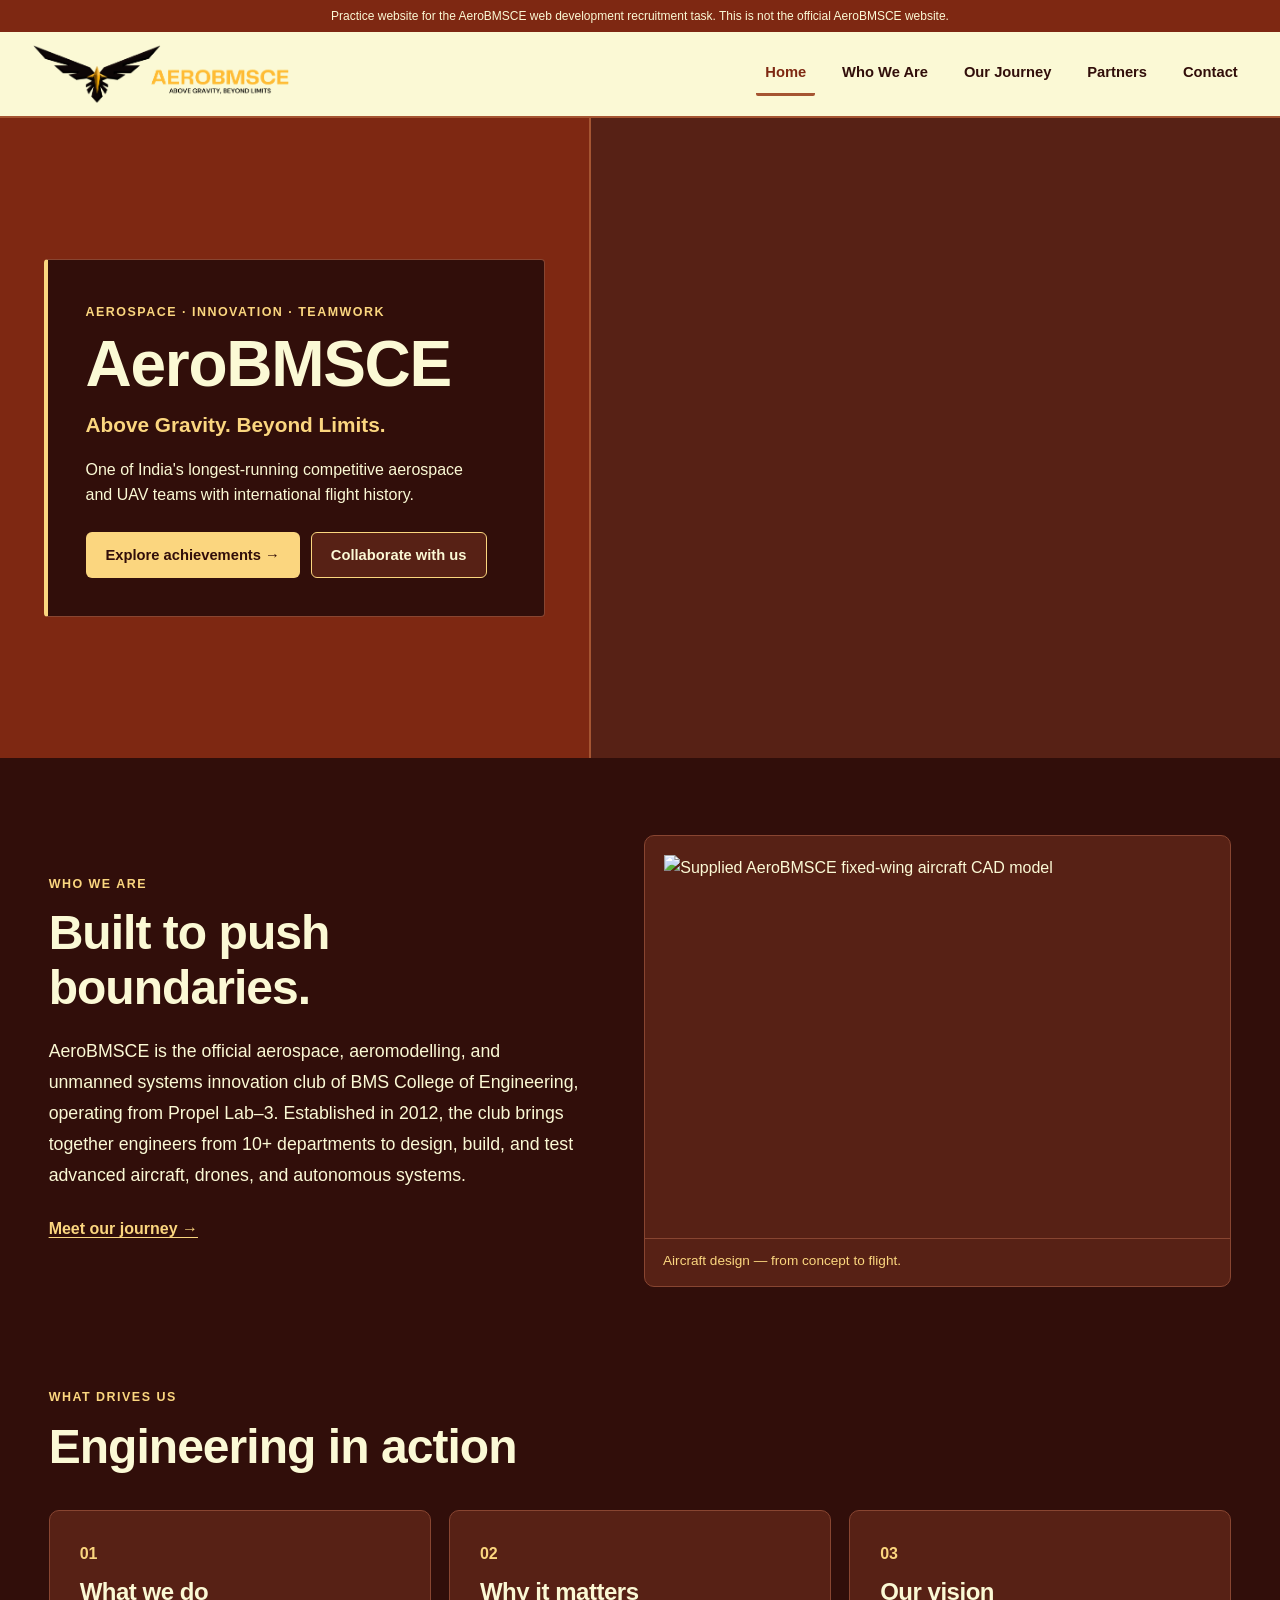
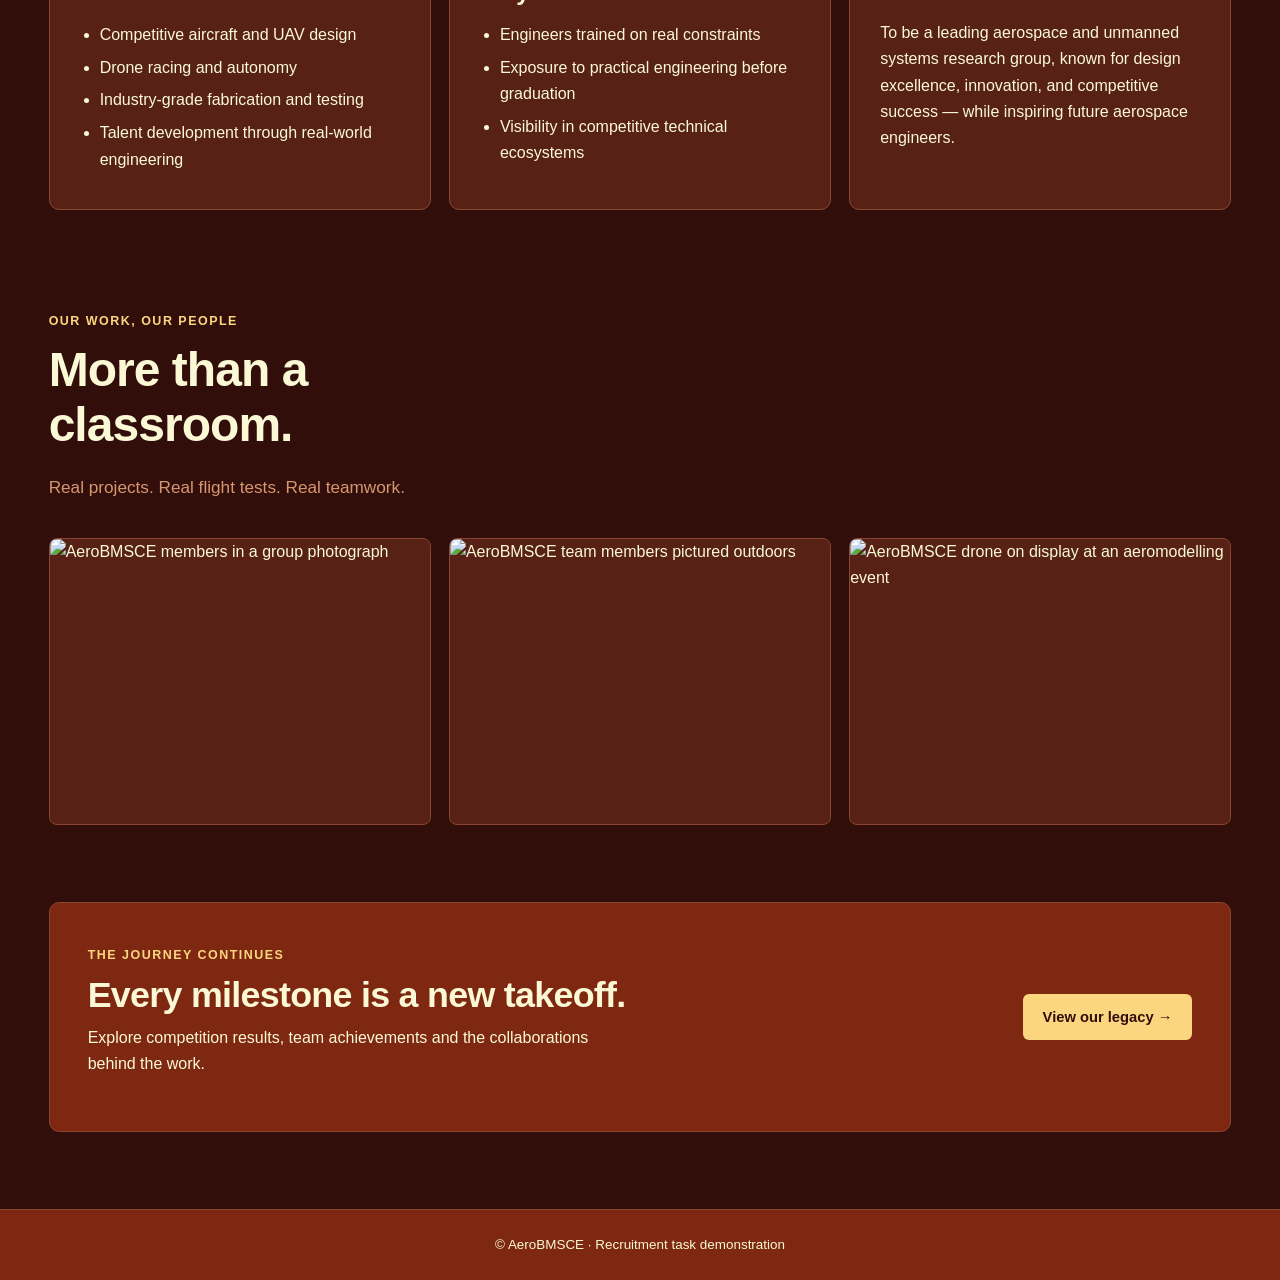
==== index.html @ e4102086 "Complete AeroBMSCE website redesign" ====
<!DOCTYPE html>
<html lang="en">
 <head>
  <meta charset="utf-8"/>
  <meta content="width=device-width, initial-scale=1" name="viewport"/>
  <meta content="noindex" name="robots"/>
  <meta content="AeroBMSCE aerospace and UAV student team &mdash; recruitment task redesign demo." name="description"/>
  <title>
   Home | AeroBMSCE
  </title>
  <link href="style.css" rel="stylesheet"/>
  <script defer="" src="script.js">
  </script>
 </head>
 <body>
  <div class="notice">
   Practice website for the AeroBMSCE web development recruitment task. This is not the official AeroBMSCE website.
  </div>
  <header class="top">
   <div class="wrap navbar">
    <a aria-label="AeroBMSCE homepage" class="brand" href="index.html">
     <img alt="AeroBMSCE &mdash; Above Gravity, Beyond Limits" decoding="async" height="261" loading="eager" src="images/header-logo-trimmed.png" width="1142"/>
    </a>
    <button aria-controls="site-navigation" aria-expanded="false" aria-label="Open navigation menu" class="menu-toggle" type="button">
     Menu
    </button>
    <nav aria-label="Main navigation" class="nav" id="site-navigation">
     <a aria-current="page" class="active" href="index.html">
      Home
     </a>
     <a href="index.html#who">
      Who We Are
     </a>
     <a href="journey.html">
      Our Journey
     </a>
     <a href="partners.html">
      Partners
     </a>
     <a href="partners.html#contact">
      Contact
     </a>
    </nav>
   </div>
  </header>
  <main>
   <section aria-label="AeroBMSCE team showcasing aircraft, with AeroBMSCE introduction" class="hero">
    <div class="wrap hero-layout">
     <div class="box">
      <span class="eyebrow">
       AEROSPACE &middot; INNOVATION &middot; TEAMWORK
      </span>
      <h1>
       AeroBMSCE
      </h1>
      <p class="tag">
       Above Gravity. Beyond Limits.
      </p>
      <p>
       One of India's longest-running competitive aerospace and UAV teams with international flight history.
      </p>
      <div class="hero-actions">
       <a class="button button-gold" href="journey.html#achievements">
        Explore achievements &rarr;
       </a>
       <a class="button button-outline" href="partners.html#contact">
        Collaborate with us
       </a>
      </div>
     </div>
    </div>
   </section>
   <div class="wrap">
    <section class="home-intro" id="who">
     <div>
      <span class="eyebrow">
       WHO WE ARE
      </span>
      <h2 class="display-heading">
       Built to push boundaries.
      </h2>
      <p>
       AeroBMSCE is the official aerospace, aeromodelling, and unmanned systems innovation club of BMS College of Engineering, operating from Propel Lab&ndash;3. Established in 2012, the club brings together engineers from 10+ departments to design, build, and test advanced aircraft, drones, and autonomous systems.
      </p>
      <a class="text-link" href="journey.html">
       Meet our journey &rarr;
      </a>
     </div>
     <figure class="feature-photo">
      <img alt="Supplied AeroBMSCE fixed-wing aircraft CAD model" height="385" loading="lazy" src="images/cad-plane.png" width="563"/>
      <figcaption>
       Aircraft design &mdash; from concept to flight.
      </figcaption>
     </figure>
    </section>
    <section class="home-programs">
     <div class="section-intro">
      <span class="eyebrow">
       WHAT DRIVES US
      </span>
      <h2 class="display-heading">
       Engineering in action
      </h2>
     </div>
     <div class="feature-grid">
      <article class="feature-card">
       <span class="feature-no">
        01
       </span>
       <h3>
        What we do
       </h3>
       <ul>
        <li>
         Competitive aircraft and UAV design
        </li>
        <li>
         Drone racing and autonomy
        </li>
        <li>
         Industry-grade fabrication and testing
        </li>
        <li>
         Talent development through real-world engineering
        </li>
       </ul>
      </article>
      <article class="feature-card">
       <span class="feature-no">
        02
       </span>
       <h3>
        Why it matters
       </h3>
       <ul>
        <li>
         Engineers trained on real constraints
        </li>
        <li>
         Exposure to practical engineering before graduation
        </li>
        <li>
         Visibility in competitive technical ecosystems
        </li>
       </ul>
      </article>
      <article class="feature-card">
       <span class="feature-no">
        03
       </span>
       <h3>
        Our vision
       </h3>
       <p>
        To be a leading aerospace and unmanned systems research group, known for design excellence, innovation, and competitive success &mdash; while inspiring future aerospace engineers.
       </p>
      </article>
     </div>
    </section>
    <section class="home-showcase">
     <div class="section-intro">
      <span class="eyebrow">
       OUR WORK, OUR PEOPLE
      </span>
      <h2 class="display-heading">
       More than a classroom.
      </h2>
      <p>
       Real projects. Real flight tests. Real teamwork.
      </p>
     </div>
     <div class="showcase-grid">
      <figure>
       <img alt="AeroBMSCE members in a group photograph" loading="lazy" src="images/photo5.jpg"/>
      </figure>
      <figure>
       <img alt="AeroBMSCE team members pictured outdoors" loading="lazy" src="images/photo6.jpg"/>
      </figure>
      <figure>
       <img alt="AeroBMSCE drone on display at an aeromodelling event" loading="lazy" src="images/photo7.jpg"/>
      </figure>
     </div>
    </section>
    <section class="home-cta">
     <div>
      <span class="eyebrow">
       THE JOURNEY CONTINUES
      </span>
      <h2>
       Every milestone is a new takeoff.
      </h2>
      <p>
       Explore competition results, team achievements and the collaborations behind the work.
      </p>
     </div>
     <a class="button button-gold" href="journey.html#achievements">
      View our legacy &rarr;
     </a>
    </section>
   </div>
  </main>
  <footer class="site-footer">
   <div class="wrap footer-inner">
    <span>
     &copy; AeroBMSCE &middot; Recruitment task demonstration
    </span>
   </div>
  </footer>
 </body>
</html>
---- style.css ----
/* AeroBMSCE recruitment redesign — shared styling for all three pages.
   Uses only the 12 requested colours, with translucency where legibility requires it.
   No external fonts, frameworks or CSS zoom tricks. */
:root {
  --brand-primary: #FBD67F;
  --brand-secondary: #F2933F;
  --brand-warm: #A55532;
  --bg: #310E0A;
  --surface: #572115;
  --action-hover: #CB6F30;
  --surface-deep: #7E2812;
  --border: #884531;
  --muted: #D69771;
  --surface-raised: #793D2D;
  --light: #FBF9D5;
  --soft-warm: #A86854;
  --text: var(--light);
  --focus: var(--brand-primary);
  --radius: 10px;
  --page-max: 1320px;
  --side-padding: clamp(18px, 3.8vw, 56px);
  --section-space: clamp(48px, 6vw, 88px);
}

/* Foundations and typography */
*, *::before, *::after { box-sizing: border-box; }
html { scroll-behavior: smooth; scroll-padding-top: 104px; }
body { margin: 0; min-width: 0; background: var(--bg); color: var(--text); font-family: Inter, "Segoe UI", Roboto, Helvetica, Arial, sans-serif; font-size: 16px; line-height: 1.65; }
img { display: block; max-width: 100%; height: auto; }
h1, h2, h3, h4 { margin-top: 0; line-height: 1.15; letter-spacing: -.02em; font-weight: 700; }
p { margin: 0 0 1rem; }
ul { padding-left: 1.25rem; }
li { margin-block: .4rem; }
a { color: var(--brand-primary); text-underline-offset: .2em; }
a:hover { color: var(--brand-secondary); }
a:focus-visible, button:focus-visible { outline: 3px solid var(--focus); outline-offset: 4px; }
.wrap { width: 100%; max-width: var(--page-max); margin-inline: auto; padding-inline: var(--side-padding); }
[id] { scroll-margin-top: 110px; }
.display-heading { font-size: clamp(2rem, 4.3vw, 3rem); margin: .55rem 0 1.25rem; max-width: 19ch; }
.eyebrow { display: inline-block; color: var(--brand-primary); font-size: .78rem; font-weight: 750; letter-spacing: .12em; text-transform: uppercase; }
.section-intro { margin-bottom: clamp(22px, 3vw, 36px); }
.section-intro p, .page-intro p { max-width: 64ch; font-size: 1.075rem; color: var(--muted); line-height: 1.7; }
.text-link { display: inline-flex; align-items: center; gap: 8px; font-weight: 700; padding-block: 9px; }
.button { display: inline-flex; justify-content: center; align-items: center; min-height: 46px; padding: 11px 19px; border: 1px solid transparent; border-radius: 6px; text-decoration: none; font-weight: 700; font-size: .92rem; line-height: 1.4; text-align: center; transition: background-color .2s, border-color .2s, color .2s; }
.button:hover { text-decoration: none; }
.button-gold { background: var(--brand-primary); color: var(--bg); }
.button-gold:hover { background: var(--brand-secondary); color: var(--bg); }
.button-outline { border-color: var(--brand-primary); color: var(--light); background: var(--surface); }
.button-outline:hover { border-color: var(--brand-secondary); background: var(--surface-raised); color: var(--light); }

/* Header — intentionally uses a light surface for the ORIGINAL black-wing logo.
   The trimmed image keeps the original artwork unchanged. */
.notice { background: var(--surface-deep); color: var(--light); padding: 7px var(--side-padding); font-size: .75rem; text-align: center; line-height: 1.5; }
.top { position: sticky; top: 0; z-index: 1000; background: var(--light); border-bottom: 2px solid var(--brand-warm); }
/* Wider than body containers so the logo actually anchors toward the left edge. */
.navbar.wrap { max-width: none; padding-inline: clamp(16px, 2.6vw, 44px); }
.navbar { display: flex; justify-content: space-between; align-items: center; gap: 22px; min-height: 84px; }
.brand { display: inline-flex; align-items: center; flex: 0 0 auto; line-height: 0; }
.brand img { width: clamp(206px, 20vw, 268px); height: auto; }
.nav { display: flex; align-items: center; justify-content: flex-end; flex-wrap: wrap; gap: clamp(5px, 1.4vw, 22px); }
.nav a { display: inline-flex; min-height: 43px; align-items: center; white-space: nowrap; padding: 8px 9px; border-bottom: 3px solid transparent; border-radius: 2px; color: var(--bg); font-size: .92rem; font-weight: 650; text-decoration: none; transition: color .18s, background-color .18s, border-color .18s; }
.nav a:hover, .nav a:focus-visible { color: var(--surface-deep); background: var(--brand-primary); border-bottom-color: var(--surface-deep); }
.nav a.active { color: var(--surface-deep); border-bottom-color: var(--brand-warm); }
/* On the Contact anchor, visually switch the active highlight from Partners
   to Contact. Partners is still the current HTML page (aria-current="page"). */
body:has(#contact:target) .nav a.active[href="partners.html"] {
  color: var(--bg);
  background: transparent;
  border-bottom-color: transparent;
  border-left-color: transparent;
}
body:has(#contact:target) .nav a[href="#contact"] {
  color: var(--surface-deep);
  background: var(--brand-primary);
  border-bottom-color: var(--surface-deep);
}
.menu-toggle { display: none; align-items: center; justify-content: center; min-height: 42px; padding: 7px 14px; border-radius: 5px; border: 1px solid var(--surface-deep); color: var(--bg); background: transparent; font: inherit; font-weight: 700; cursor: pointer; }
.menu-toggle:hover, .menu-toggle[aria-expanded="true"] { background: var(--brand-primary); }

/* Homepage hero — actual team photo has its OWN zone, not hidden behind the copy. */
/* Split hero: each half has its own visual space. Centre the introduction
   inside the left panel instead of anchoring it against the photograph. */
.hero {
  position: relative;
  display: flex;
  min-height: clamp(515px, 53vw, 640px);
  align-items: stretch;
  background: var(--surface-deep);
}
.hero::before {
  content: "";
  position: absolute;
  inset: 0 0 0 auto;
  width: 54%;
  background: var(--surface) url("images/photo2.jpg") center / cover no-repeat;
  border-left: 2px solid var(--brand-warm);
}
.hero-layout.wrap {
  position: relative;
  z-index: 1;
  display: flex;
  align-items: center;
  justify-content: center;
  width: 46%;
  max-width: none;
  margin: 0;
  padding: 42px clamp(20px, 3.4vw, 58px);
}
.hero .box {
  width: min(100%, 540px);
  margin: auto;
  padding: clamp(22px, 3vw, 38px);
  background: var(--bg);
  border: 1px solid var(--border);
  border-left: 4px solid var(--brand-primary);
  border-radius: 4px;
}
.hero h1 { color: var(--light); font-size: clamp(2.8rem, 5vw, 4rem); margin: .25rem 0 .35rem; }
.hero p { max-width: 45ch; font-size: 1rem; line-height: 1.6; color: var(--light); }
.hero .tag { color: var(--brand-primary); font-size: clamp(1.05rem, 2vw, 1.3rem); font-weight: 650; }
.hero-actions { display: flex; align-items: center; flex-wrap: wrap; gap: 11px; margin-top: 24px; }

/* Homepage sections and imagery */
.home-intro { display: grid; grid-template-columns: minmax(0, .95fr) minmax(0, 1.05fr); align-items: center; gap: clamp(24px, 5vw, 70px); padding-block: var(--section-space); }
.home-intro > div { min-width: 0; }
.home-intro p { max-width: 59ch; color: var(--text); font-size: clamp(1rem, 1.4vw, 1.11rem); line-height: 1.75; }
.feature-photo { margin: 0; min-width: 0; overflow: hidden; border: 1px solid var(--border); border-radius: var(--radius); background: var(--surface); }
.feature-photo img { width: 100%; aspect-ratio: 16 / 11; object-fit: contain; object-position: center; padding: clamp(8px, 1.5vw, 22px); }
.feature-photo figcaption { padding: 11px 18px 13px; font-size: .85rem; color: var(--brand-primary); border-top: 1px solid var(--border); }
.home-programs, .home-showcase { padding-block: 20px var(--section-space); }
.feature-grid, .showcase-grid { display: grid; gap: 18px; grid-template-columns: repeat(3, minmax(0, 1fr)); }
.feature-card, .content-panel { border: 1px solid var(--border); background: var(--surface); border-radius: var(--radius); padding: clamp(22px, 2.5vw, 30px); min-width: 0; }
.feature-card h3 { margin: 11px 0 14px; font-size: clamp(1.22rem, 2vw, 1.5rem); }
.feature-card ul { margin-bottom: 0; }
.feature-no { color: var(--brand-primary); font-weight: 750; }
.showcase-grid figure { margin: 0; min-width: 0; border: 1px solid var(--border); background: var(--surface); border-radius: 8px; overflow: hidden; }
.showcase-grid img { width: 100%; aspect-ratio: 4 / 3; object-fit: cover; object-position: center; }
/* Portrait competition photo: keep the drone and surrounding context visible. */
.showcase-grid figure:last-child img { object-fit: contain; }
.home-cta { display: flex; align-items: center; justify-content: space-between; gap: 28px; padding: clamp(24px, 3vw, 38px); margin: 0 0 var(--section-space); border: 1px solid var(--border); border-radius: var(--radius); background: var(--surface-deep); }
.home-cta h2 { font-size: clamp(1.65rem, 2.8vw, 2.3rem); margin: .5rem 0; }
.home-cta p { max-width: 60ch; color: var(--text); }
.home-cta .button { flex: 0 0 auto; }

/* Secondary page introductions and team overview */
.page-intro { padding: clamp(45px, 5vw, 72px) 0 clamp(26px, 4vw, 50px); }
.page-intro .display-heading { max-width: 23ch; }
.journey-overview { display: grid; grid-template-columns: repeat(2, minmax(0, 1fr)); align-items: start; gap: 24px; padding-bottom: 30px; }
.journey-overview > div, .journey-overview > p { margin: 0; min-width: 0; border: 1px solid var(--border); border-radius: var(--radius); padding: 25px; background: var(--surface); }
.journey-overview h2 { font-size: clamp(1.3rem, 2.4vw, 1.7rem); color: var(--brand-primary); }
.journey-photos { padding-block: var(--section-space); }
.slideshow { width: min(100%, 980px); margin: 22px auto 0; }
/* Shorter gallery viewport; object-fit: contain keeps the complete photographs. */
.slide-container { position: relative; width: 100%; height: clamp(280px, 34vw, 430px); overflow: hidden; border: 1px solid var(--border); border-radius: var(--radius); background: var(--surface); }
#slide { display: block; width: 100%; height: 100%; max-width: none; object-fit: contain; object-position: center; }
.slide-btn { position: absolute; top: 50%; transform: translateY(-50%); display: grid; place-items: center; width: 44px; height: 44px; border: 1px solid var(--brand-primary); border-radius: 50%; color: var(--bg); background: var(--brand-primary); font-size: 1.25rem; cursor: pointer; }
.slide-btn:hover { background: var(--brand-secondary); }
.prev { left: 14px; }
.next { right: 14px; }
.slide-dots { display: flex; justify-content: center; gap: 12px; padding-top: 17px; }
.dot { width: 15px; height: 15px; border: 1px solid var(--brand-primary); border-radius: 50%; padding: 0; background: transparent; cursor: pointer; }
.dot.active, .dot:hover { background: var(--brand-primary); }

/* Journey statistics and awards — preserves original result wording */
.achievements { padding: 35px 0 var(--section-space); }
.achievement-heading { max-width: 720px; text-align: center; margin: 0 auto 42px; }
.achievement-heading .display-heading { max-width: none; }
.achievement-heading p { color: var(--muted); font-size: 1.08rem; }
.stats-grid { display: grid; grid-template-columns: repeat(4, minmax(0, 1fr)); gap: 18px; margin: 0 0 68px; }
.stat-card { display: flex; flex-direction: column; align-items: center; justify-content: center; gap: 8px; text-align: center; min-width: 0; padding: 24px 12px; background: var(--surface-deep); border: 1px solid var(--border); border-radius: var(--radius); }
.stat-card strong { color: var(--brand-primary); line-height: 1.2; font-size: clamp(1.7rem, 3vw, 2.6rem); }
.stat-card span { max-width: 25ch; font-size: .9rem; color: var(--light); }
.achievement-year { margin-bottom: clamp(36px, 5vw, 64px); }
.year-title { padding-left: 14px; margin-bottom: 22px; border-left: 4px solid var(--brand-primary); font-size: clamp(1.35rem, 2.2vw, 1.75rem); color: var(--brand-primary); }
.achievement-grid { display: grid; grid-template-columns: repeat(2, minmax(0, 1fr)); gap: 18px; }
.achievement-card { display: flex; flex-direction: column; min-width: 0; min-height: 210px; padding: clamp(22px, 2.5vw, 30px); background: var(--surface); border: 1px solid var(--border); border-radius: var(--radius); }
.achievement-card.featured { border-color: var(--brand-primary); border-left-width: 4px; }
.achievement-rank { color: var(--brand-primary); font-size: .85rem; font-weight: 800; letter-spacing: .05em; }
.achievement-card h3 { font-size: clamp(1.18rem, 1.8vw, 1.45rem); margin: 14px 0 10px; }
.achievement-card p { color: var(--text); line-height: 1.7; margin-bottom: 12px; }
.card-footer { margin-top: auto; padding-top: 13px; border-top: 1px solid var(--border); color: var(--brand-primary); font-size: .82rem; font-weight: 700; }
.achievement-closing { text-align: center; color: var(--brand-primary); font-weight: 700; }

/* Collaboration, tiers and logo groups */
.partners-section { padding-block: 24px var(--section-space); }
.partner-info-grid { display: grid; grid-template-columns: repeat(2, minmax(0, 1fr)); gap: 18px; align-items: start; }
.partner-info-grid .content-panel:last-child { grid-column: 1 / -1; }
.content-panel ul { max-width: 92ch; }
.content-panel h2, .content-panel h3 { color: var(--brand-primary); }
.panel-heading { margin: 24px 0 12px; font-size: clamp(1.22rem, 2vw, 1.6rem); }
.content-panel .panel-heading:first-child { margin-top: 0; }
.content-panel ul { margin-bottom: 22px; }
.tier-grid { display: grid; grid-template-columns: repeat(2, minmax(0, 1fr)); gap: 18px; }
.tier-card { background: var(--surface); border: 1px solid var(--border); border-radius: var(--radius); padding: clamp(20px, 2.4vw, 28px); min-width: 0; }
.tier-title { display: flex; align-items: center; gap: 15px; padding-bottom: 18px; border-bottom: 1px solid var(--border); }
.tier-title img { flex: 0 0 58px; width: 58px; height: 58px; object-fit: contain; }
.tier-title h3 { color: var(--brand-primary); font-size: 1.15rem; margin: 0 0 4px; }
.tier-title p { font-size: .88rem; line-height: 1.5; color: var(--muted); margin: 0; }
.tier-card ul { margin-bottom: 0; }
.ecosystem-group { margin: 34px 0; }
.ecosystem-group h3 { font-size: 1.38rem; margin: 0 0 18px; }
.partner-logos { display: grid; grid-template-columns: repeat(4, minmax(0, 1fr)); gap: 16px; }
.logo-tile { display: flex; align-items: center; justify-content: center; min-width: 0; min-height: 118px; padding: 18px; border-radius: 8px; border: 1px solid var(--border); background: var(--light); }
.logo-tile img { display: block; width: auto; max-width: 100%; height: auto; max-height: 72px; object-fit: contain; }
/* White lettering in these ORIGINAL transparent PNGs needs a dark surface. */
.logo-tile--dark { background: var(--surface); }

/* Contact section — genuine supplied details only */
.contact-panel { display: grid; grid-template-columns: minmax(0, 1fr) auto; align-items: center; gap: 30px; padding: clamp(24px, 4vw, 45px); margin: 25px 0 var(--section-space); border: 1px solid var(--brand-primary); border-radius: var(--radius); background: var(--surface); }
.contact-panel h2 { font-size: clamp(1.8rem, 3.5vw, 2.75rem); margin: 8px 0 14px; }
.contact-panel > img { width: clamp(145px, 20vw, 240px); height: auto; }
.contact-intro { max-width: 60ch; }
.contact-details { margin: 22px 0 25px; display: grid; gap: 10px; }
.contact-details > div { display: grid; grid-template-columns: minmax(115px, 150px) minmax(0, 1fr); align-items: start; gap: 18px; }
.contact-details dt { font-weight: 700; color: var(--brand-primary); }
.contact-details dd { margin: 0; overflow-wrap: anywhere; }
.contact-details dd a { color: var(--light); text-decoration-thickness: 1px; }
.contact-details dd a:hover { color: var(--brand-primary); }

/* Footer */
.site-footer { padding: 24px 0; background: var(--surface-deep); border-top: 1px solid var(--border); }
.footer-inner { display: flex; justify-content: center; align-items: center; text-align: center; font-size: .84rem; }

/* Responsive: desktop → tablet → phone, without overflow hiding or zoom simulation. */
@media (min-width: 951px) and (max-width: 1200px) {
  .hero::before { width: 52%; }
  .hero-layout.wrap { width: 48%; }
}
@media (max-width: 1100px) {
  .feature-grid, .partner-logos { grid-template-columns: repeat(2, minmax(0, 1fr)); }
  .navbar { gap: 10px; }
  .brand img { width: 215px; }
  .nav { gap: 4px; }
}
@media (max-width: 950px) {
  .hero { display: block; min-height: 0; }
  .hero::before {
    position: static;
    display: block;
    width: 100%;
    aspect-ratio: 16 / 9;
    background-size: cover;
    border-left: 0;
  }
  .hero-layout.wrap { width: 100%; padding: 24px var(--side-padding) 32px; }
  .hero .box { width: min(100%, 660px); }
}
@media (max-width: 850px) {
  html { scroll-padding-top: 90px; }
  [id] { scroll-margin-top: 92px; }
  .navbar { min-height: 76px; flex-wrap: wrap; gap: 8px; padding-block: 12px; }
  .brand img { width: clamp(175px, 29vw, 220px); }
  .menu-toggle { display: inline-flex; margin-left: auto; }
  .nav { display: none; flex-basis: 100%; width: 100%; flex-direction: column; align-items: stretch; gap: 0; padding-top: 7px; }
  .nav.is-open { display: flex; }
  .nav a { display: flex; min-height: 45px; border-bottom: 1px solid var(--border); white-space: normal; padding-inline: 12px; }
  .nav a.active { border-left: 3px solid var(--brand-warm); }
  .hero-layout.wrap { padding-block: 0 30px; }
  .hero .box { width: min(100%, 660px); border: 0; border-bottom: 2px solid var(--brand-primary); border-radius: 0; padding: 25px 0 30px; }
  .hero::before { background-size: cover; }
  .home-intro { grid-template-columns: 1fr; }
  .feature-photo { max-width: 740px; }
  .journey-overview, .tier-grid, .partner-info-grid { grid-template-columns: 1fr; }
  .partner-info-grid .content-panel:last-child { grid-column: auto; }
  .stats-grid { grid-template-columns: repeat(2, minmax(0, 1fr)); }
  .slide-container { height: clamp(245px, 50vw, 360px); }
  .contact-panel { grid-template-columns: 1fr; }
  .contact-panel > img { justify-self: end; }
}
@media (max-width: 600px) {
  /* Tablet/mobile hero already stacks imagery above the original content panel. */
  .hero h1 { font-size: clamp(2.55rem, 10vw, 3.3rem); }
  .hero-actions { gap: 10px; }
  .hero-actions .button { flex: 1 1 180px; }
  .feature-grid, .showcase-grid, .achievement-grid { grid-template-columns: 1fr; }
  .showcase-grid img { aspect-ratio: 16 / 10; }
  .home-cta { flex-direction: column; align-items: flex-start; }
  .home-cta .button { flex: initial; }
  .partner-logos { gap: 11px; }
  .logo-tile { min-height: 96px; padding: 12px; }
  .logo-tile img { max-height: 62px; }
  .slide-container { height: clamp(215px, 63vw, 290px); }
  .slide-btn { width: 38px; height: 38px; }
  .prev { left: 8px; }
  .next { right: 8px; }
}
@media (max-width: 390px) {
  .navbar.wrap { padding-inline: 14px; }
  .brand img { width: 170px; }
  .partner-logos { grid-template-columns: repeat(2, minmax(0, 1fr)); }
  .contact-details > div { grid-template-columns: 1fr; gap: 2px; }
  .stat-card { padding: 19px 8px; }
  .stat-card span { font-size: .82rem; }
}
@media (prefers-reduced-motion: reduce) {
  html { scroll-behavior: auto; }
  *, *::before, *::after { transition: none !important; animation: none !important; }
}
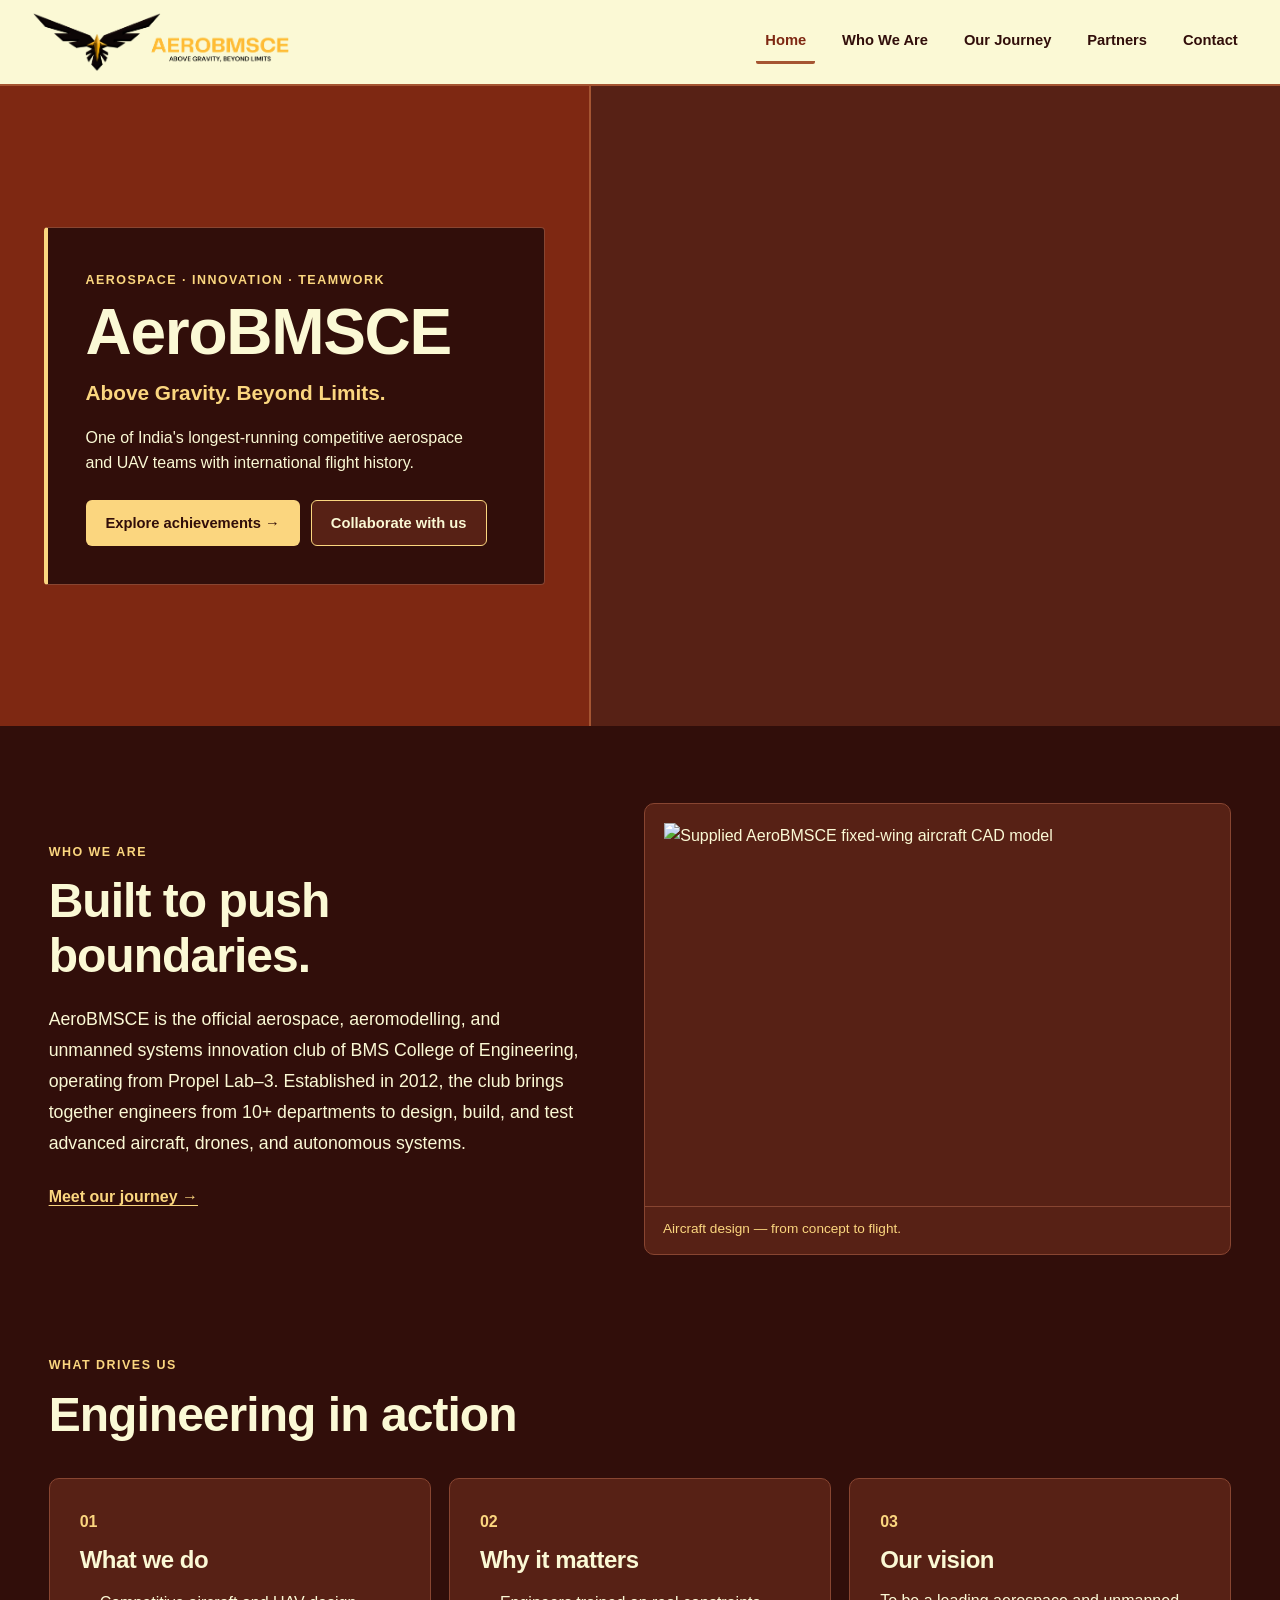
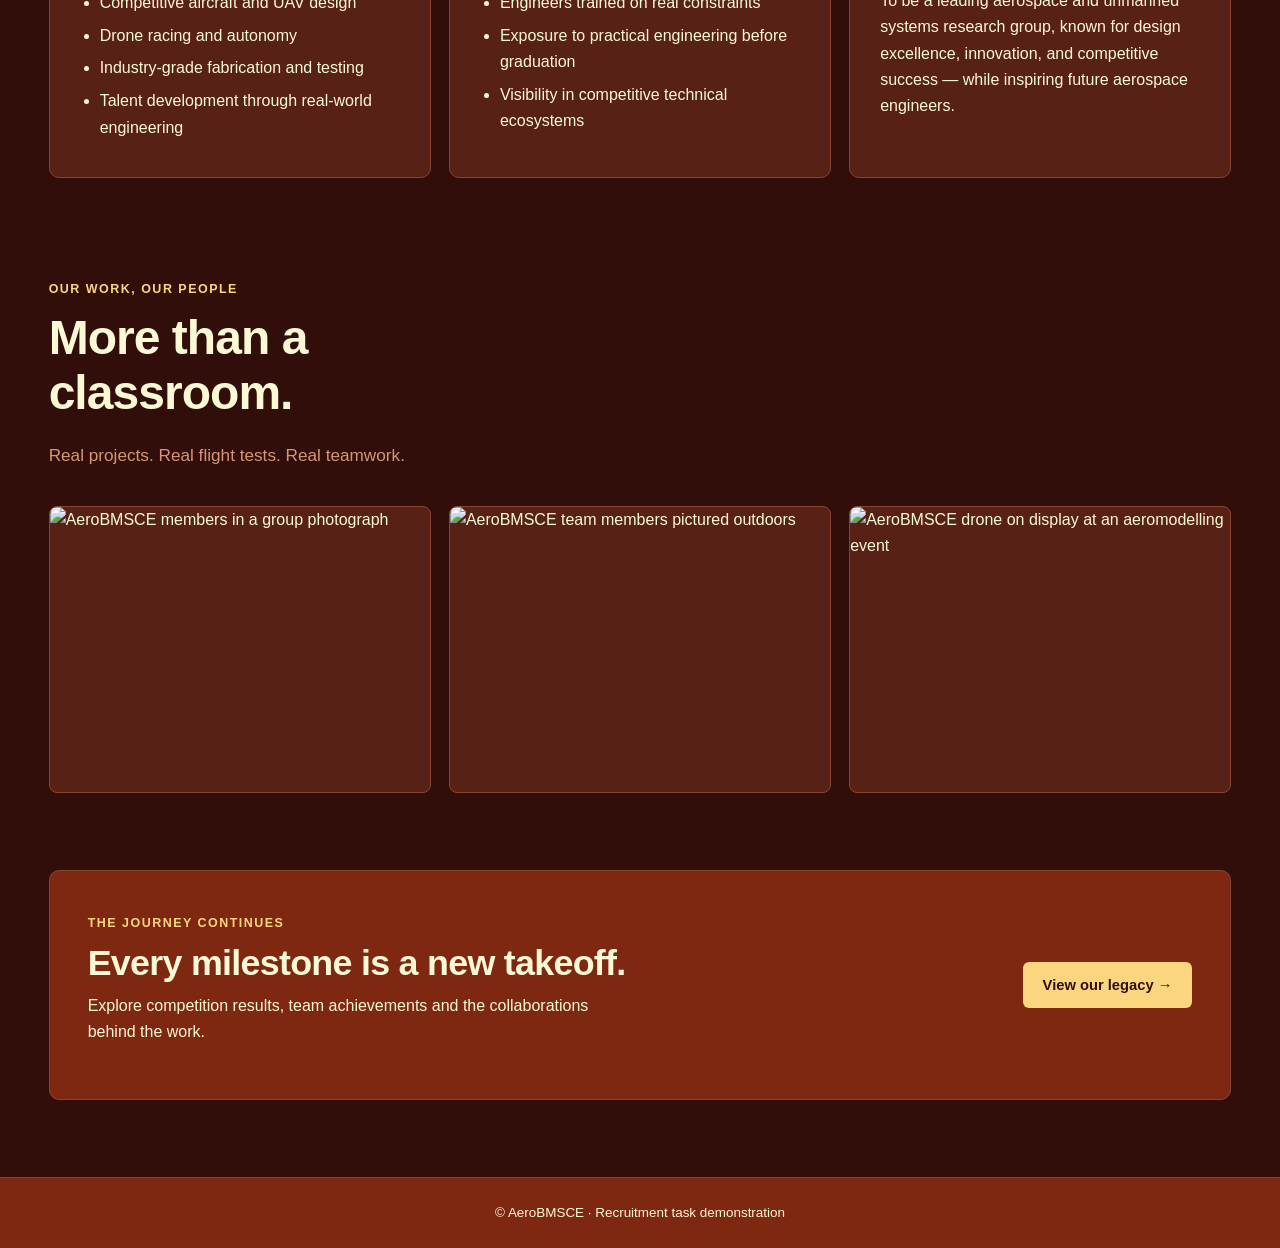
==== commit eef97c37: "Remove unwanted text from website" ====
--- a/index.html
+++ b/index.html
@@ -13,9 +13,7 @@
   </script>
  </head>
  <body>
-  <div class="notice">
-   Practice website for the AeroBMSCE web development recruitment task. This is not the official AeroBMSCE website.
-  </div>
+  
   <header class="top">
    <div class="wrap navbar">
     <a aria-label="AeroBMSCE homepage" class="brand" href="index.html">
